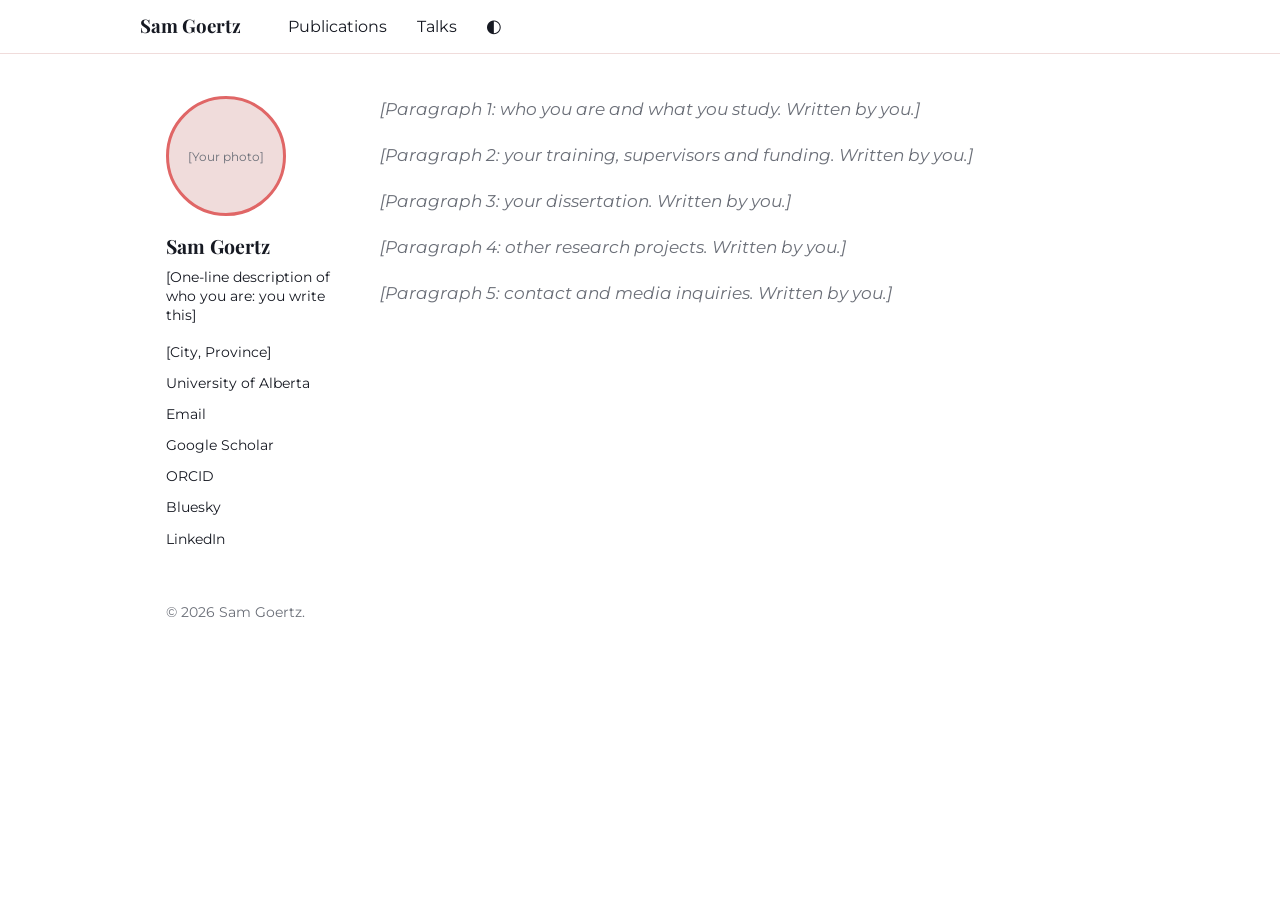
==== index.html @ 4233c6f0 "Add files via upload" ====
<!doctype html>
<html lang="en-CA">
<head>
  <meta charset="utf-8">
  <meta name="viewport" content="width=device-width, initial-scale=1">
  <title>Sam Goertz</title>
  <meta name="description" content="[Short description for search engines: you write this]">
  <link rel="preconnect" href="https://fonts.googleapis.com">
  <link rel="preconnect" href="https://fonts.gstatic.com" crossorigin>
  <link href="https://fonts.googleapis.com/css2?family=Montserrat:wght@400;600&family=Playfair+Display:wght@600;700&display=swap" rel="stylesheet">
  <link rel="stylesheet" href="style.css">
</head>
<body>
  <nav class="nav">
    <ul>
      <li><a class="brand" href="index.html">Sam Goertz</a></li>
      <li><a href="publications.html">Publications</a></li>
      <li><a href="talks.html">Talks</a></li>
      <li><button id="theme-toggle" aria-label="Toggle light/dark theme">◐</button></li>
    </ul>
  </nav>

  <div class="page">
    <aside class="sidebar">
      <div class="avatar">[Your photo]</div>
      <h1>Sam Goertz</h1>
      <p class="tagline">[One-line description of who you are: you write this]</p>
      <ul>
        <li>[City, Province]</li>
        <li>University of Alberta</li>
        <li><a href="mailto:you@example.com">Email</a></li>
        <li><a href="#">Google Scholar</a></li>
        <li><a href="#">ORCID</a></li>
        <li><a href="#">Bluesky</a></li>
        <li><a href="#">LinkedIn</a></li>
      </ul>
    </aside>

    <main class="content">
      <p class="placeholder">[Paragraph 1: who you are and what you study. Written by you.]</p>
      <p class="placeholder">[Paragraph 2: your training, supervisors and funding. Written by you.]</p>
      <p class="placeholder">[Paragraph 3: your dissertation. Written by you.]</p>
      <p class="placeholder">[Paragraph 4: other research projects. Written by you.]</p>
      <p class="placeholder">[Paragraph 5: contact and media inquiries. Written by you.]</p>
    </main>
  </div>

  <footer class="footer">© 2026 Sam Goertz.</footer>
  <script src="site.js"></script>
</body>
</html>
---- style.css ----
/* Design tokens: palette and fonts taken from the coral theme of
   "Personal Identity Presentation Template.pptx" (coral, near-black, white;
   Montserrat + Playfair Display). Change them here and the whole site follows. */
:root {
  --bg: #ffffff;
  --text: #161922;      /* near-black */
  --muted: #6b6f78;
  --border: #f0dcdb;    /* soft coral tint */
  --accent: #e06666;    /* coral */
  --link: #c94d4d;      /* coral, slightly deeper so text stays readable */
  --link-hover: #ff6b65;
  --strong: #161922;
  --font: "Montserrat", -apple-system, "Segoe UI", Roboto, Arial, sans-serif;
  --font-head: "Playfair Display", Georgia, "Times New Roman", serif;
}
:root[data-theme="dark"] {
  --bg: #161922;
  --text: #f3f1f1;
  --muted: #a3a7b0;
  --border: #3a2a30;
  --accent: #ff6b65;
  --link: #ff6b65;
  --link-hover: #ff9a95;
  --strong: #ffffff;
}

* { box-sizing: border-box; }
html { font-size: 17px; }
body {
  margin: 0;
  background: var(--bg);
  color: var(--text);
  font-family: var(--font);
  line-height: 1.6;
}
a { color: var(--link); }
a:hover { color: var(--link-hover); text-decoration: none; }

/* Top navigation bar */
.nav {
  border-bottom: 1px solid var(--border);
  padding: 0 1.5rem;
}
.nav ul {
  max-width: 1000px;
  margin: 0 auto;
  padding: 0;
  list-style: none;
  display: flex;
  align-items: center;
  gap: 1.75rem;
  height: 3.1rem;
}
.nav a { color: var(--text); text-decoration: none; font-size: 0.95rem; }
.nav a.brand { font-weight: 700; color: var(--strong); margin-right: 1rem; }
.nav a:hover, .nav a[aria-current="page"] { color: var(--link); }
.nav a.brand { font-family: var(--font-head); font-size: 1.1rem; }
#theme-toggle {
  background: none; border: 0; cursor: pointer;
  color: var(--text); font-size: 1.05rem; padding: 0;
}

/* Page layout: sidebar + content */
.page {
  max-width: 1000px;
  margin: 2.5rem auto;
  padding: 0 1.5rem;
  display: grid;
  grid-template-columns: 180px minmax(0, 1fr);
  gap: 2rem;
}
.sidebar { font-size: 0.8rem; }
.avatar {
  width: 120px; height: 120px; border-radius: 50%;
  border: 3px solid var(--accent);
  background: var(--border);
  display: grid; place-items: center;
  color: var(--muted); font-size: 0.7rem; text-align: center;
  margin-bottom: 0.9rem;
}
.sidebar h1 { font-family: var(--font-head); font-size: 1.15rem; margin: 0 0 0.3rem; color: var(--strong); }
.sidebar .tagline { color: var(--text); margin: 0 0 1rem; line-height: 1.4; }
.sidebar ul { list-style: none; padding: 0; margin: 0; }
.sidebar li { margin: 0.55rem 0; }
.sidebar a { color: var(--text); text-decoration: none; }
.sidebar a:hover { color: var(--link-hover); }

.content h2 { font-family: var(--font-head); color: var(--strong); font-size: 1.3rem; margin: 0 0 1rem; padding-bottom: 0.4rem; border-bottom: 2px solid var(--accent); display: inline-block; }
.content p { margin: 0 0 1.1rem; }
.placeholder { color: var(--muted); font-style: italic; }

/* Publications / talks lists */
.entries { list-style: none; padding: 0; margin: 0; }
.entries li { padding: 1rem 0; border-bottom: 1px solid var(--border); }
.entries .meta { color: var(--muted); font-size: 0.85rem; }

.footer {
  max-width: 1000px; margin: 0 auto 2rem; padding: 0 1.5rem;
  color: var(--muted); font-size: 0.8rem;
}

/* Phones: stack the sidebar above the text */
@media (max-width: 720px) {
  .page { grid-template-columns: 1fr; }
  .sidebar { display: grid; grid-template-columns: auto 1fr; gap: 0 1rem; }
  .sidebar .avatar { grid-row: span 2; }
  .sidebar ul { grid-column: 1 / -1; margin-top: 0.75rem; }
}
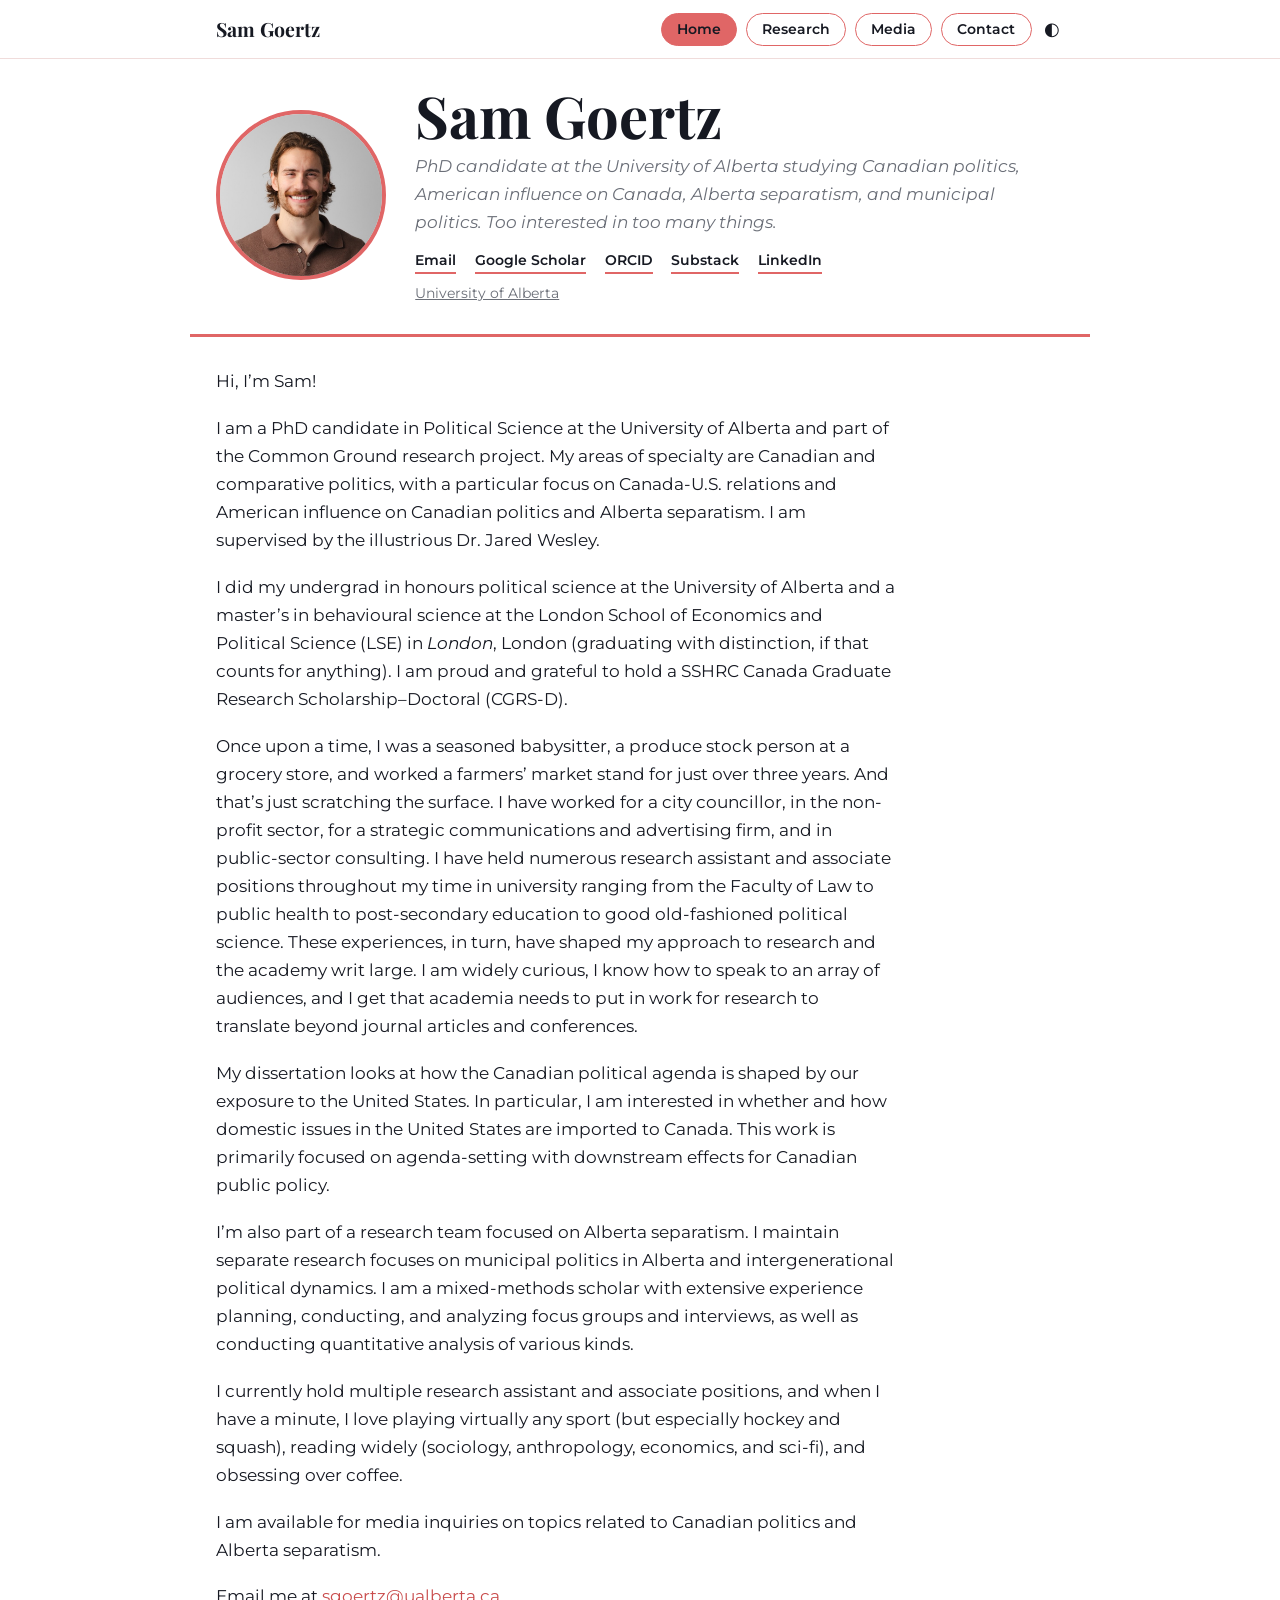
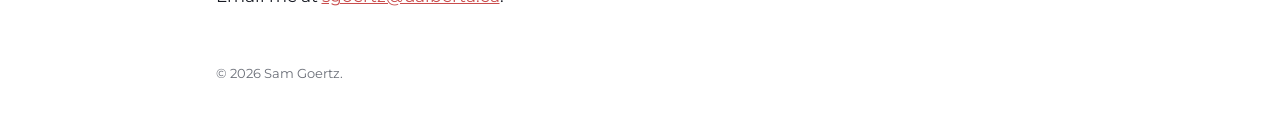
==== commit 206470a3: "Add files via upload" ====
--- a/index.html
+++ b/index.html
@@ -4,7 +4,7 @@
   <meta charset="utf-8">
   <meta name="viewport" content="width=device-width, initial-scale=1">
   <title>Sam Goertz</title>
-  <meta name="description" content="[Short description for search engines: you write this]">
+  <meta name="description" content="Sam Goertz is a political science researcher with expertise on Canadian politics, Canada-U.S. relations, Alberta politics and separatism.">
   <link rel="preconnect" href="https://fonts.googleapis.com">
   <link rel="preconnect" href="https://fonts.gstatic.com" crossorigin>
   <link href="https://fonts.googleapis.com/css2?family=Montserrat:wght@400;600&family=Playfair+Display:wght@600;700&display=swap" rel="stylesheet">
@@ -12,38 +12,49 @@
 </head>
 <body>
   <nav class="nav">
-    <ul>
-      <li><a class="brand" href="index.html">Sam Goertz</a></li>
-      <li><a href="publications.html">Publications</a></li>
-      <li><a href="talks.html">Talks</a></li>
-      <li><button id="theme-toggle" aria-label="Toggle light/dark theme">◐</button></li>
-    </ul>
+    <a class="brand" href="index.html">Sam Goertz</a>
+    <a class="pill" href="index.html" aria-current="page">Home</a>
+    <a class="pill" href="research.html">Research</a>
+    <a class="pill" href="media.html">Media</a>
+    <a class="pill" href="contact.html">Contact</a>
+    <button id="theme-toggle" aria-label="Toggle light or dark theme">◐</button>
   </nav>
 
-  <div class="page">
-    <aside class="sidebar">
-      <div class="avatar">[Your photo]</div>
+  <header class="hero">
+    <div class="avatar"><img src="sam.jpg" alt="Portrait of Sam Goertz" width="170" height="170"></div>
+    <div>
       <h1>Sam Goertz</h1>
-      <p class="tagline">[One-line description of who you are: you write this]</p>
-      <ul>
-        <li>[City, Province]</li>
-        <li>University of Alberta</li>
-        <li><a href="mailto:you@example.com">Email</a></li>
-        <li><a href="#">Google Scholar</a></li>
-        <li><a href="#">ORCID</a></li>
-        <li><a href="#">Bluesky</a></li>
-        <li><a href="#">LinkedIn</a></li>
-      </ul>
-    </aside>
+      <p class="tagline">PhD candidate at the University of Alberta studying Canadian politics, American influence on Canada, Alberta separatism, and municipal politics. Too interested in too many things.</p>
+      <div class="links">
+        <a href="mailto:sgoertz@ualberta.ca">Email</a>
+        <a target="_blank" rel="noopener noreferrer" href="https://scholar.google.com/citations?user=INHZTZEAAAAJ&amp;hl=en">Google Scholar</a>
+        <a target="_blank" rel="noopener noreferrer" href="https://orcid.org/0009-0003-4275-5137">ORCID</a>
+        <a target="_blank" rel="noopener noreferrer" href="https://substack.com/@samgoertz">Substack</a>
+        <a target="_blank" rel="noopener noreferrer" href="https://www.linkedin.com/in/samgoertz">LinkedIn</a>
+      </div>
+      <p class="affil"><a target="_blank" rel="noopener noreferrer" href="https://apps.ualberta.ca/directory/person/sgoertz">University of Alberta</a></p>
+    </div>
+  </header>
 
-    <main class="content">
-      <p class="placeholder">[Paragraph 1: who you are and what you study. Written by you.]</p>
-      <p class="placeholder">[Paragraph 2: your training, supervisors and funding. Written by you.]</p>
-      <p class="placeholder">[Paragraph 3: your dissertation. Written by you.]</p>
-      <p class="placeholder">[Paragraph 4: other research projects. Written by you.]</p>
-      <p class="placeholder">[Paragraph 5: contact and media inquiries. Written by you.]</p>
-    </main>
-  </div>
+  <main class="content">
+    <p>Hi, I’m Sam!</p>
+
+    <p>I am a PhD candidate in Political Science at the University of Alberta and part of the Common Ground research project. My areas of specialty are Canadian and comparative politics, with a particular focus on Canada-U.S. relations and American influence on Canadian politics and Alberta separatism. I am supervised by the illustrious Dr. Jared Wesley.</p>
+
+    <p>I did my undergrad in honours political science at the University of Alberta and a master’s in behavioural science at the London School of Economics and Political Science (LSE) in <em>London</em>, London (graduating with distinction, if that counts for anything). I am proud and grateful to hold a SSHRC Canada Graduate Research Scholarship–Doctoral (CGRS-D).</p>
+
+    <p>Once upon a time, I was a seasoned babysitter, a produce stock person at a grocery store, and worked a farmers’ market stand for just over three years. And that’s just scratching the surface. I have worked for a city councillor, in the non-profit sector, for a strategic communications and advertising firm, and in public-sector consulting. I have held numerous research assistant and associate positions throughout my time in university ranging from the Faculty of Law to public health to post-secondary education to good old-fashioned political science. These experiences, in turn, have shaped my approach to research and the academy writ large. I am widely curious, I know how to speak to an array of audiences, and I get that academia needs to put in work for research to translate beyond journal articles and conferences.</p>
+
+    <p>My dissertation looks at how the Canadian political agenda is shaped by our exposure to the United States. In particular, I am interested in whether and how domestic issues in the United States are imported to Canada. This work is primarily focused on agenda-setting with downstream effects for Canadian public policy.</p>
+
+    <p>I’m also part of a research team focused on Alberta separatism. I maintain separate research focuses on municipal politics in Alberta and intergenerational political dynamics. I am a mixed-methods scholar with extensive experience planning, conducting, and analyzing focus groups and interviews, as well as conducting quantitative analysis of various kinds.</p>
+
+    <p>I currently hold multiple research assistant and associate positions, and when I have a minute, I love playing virtually any sport (but especially hockey and squash), reading widely (sociology, anthropology, economics, and sci-fi), and obsessing over coffee.</p>
+
+    <p>I am available for media inquiries on topics related to Canadian politics and Alberta separatism.</p>
+
+    <p>Email me at <a href="mailto:sgoertz@ualberta.ca">sgoertz@ualberta.ca</a>.</p>
+  </main>
 
   <footer class="footer">© 2026 Sam Goertz.</footer>
   <script src="site.js"></script>
--- a/style.css
+++ b/style.css
@@ -1,15 +1,16 @@
-/* Design tokens: palette and fonts taken from the coral theme of
-   "Personal Identity Presentation Template.pptx" (coral, near-black, white;
-   Montserrat + Playfair Display). Change them here and the whole site follows. */
+/* Design tokens: coral theme from "Personal Identity Presentation Template.pptx"
+   (coral, near-black, white; Montserrat + Playfair Display).
+   Change them here and the whole site follows. */
 :root {
   --bg: #ffffff;
   --text: #161922;      /* near-black */
   --muted: #6b6f78;
   --border: #f0dcdb;    /* soft coral tint */
-  --accent: #e06666;    /* coral */
-  --link: #c94d4d;      /* coral, slightly deeper so text stays readable */
+  --accent: #e06666;    /* template coral: fills, rules, rings */
+  --link: #c94d4d;      /* slightly deeper coral so small link text stays readable */
   --link-hover: #ff6b65;
   --strong: #161922;
+  --on-accent: #161922; /* text on coral fills (white on coral is too low-contrast) */
   --font: "Montserrat", -apple-system, "Segoe UI", Roboto, Arial, sans-serif;
   --font-head: "Playfair Display", Georgia, "Times New Roman", serif;
 }
@@ -31,78 +32,130 @@
   background: var(--bg);
   color: var(--text);
   font-family: var(--font);
-  line-height: 1.6;
+  line-height: 1.65;
 }
 a { color: var(--link); }
-a:hover { color: var(--link-hover); text-decoration: none; }
+a:hover { color: var(--link-hover); }
 
-/* Top navigation bar */
+/* Top bar: name on the left, pill menu on the right */
 .nav {
+  /* Sticky: stays at the top of the window while the page scrolls.
+     Full-width bar with a solid background so text never shows through it;
+     the side padding keeps the menu lined up with the 900px content column. */
+  position: sticky;
+  top: 0;
+  z-index: 10;
+  background: var(--bg);
   border-bottom: 1px solid var(--border);
-  padding: 0 1.5rem;
+  padding: 0.75rem max(1.5rem, calc((100% - 900px) / 2 + 1.5rem));
+  display: flex;
+  align-items: center;
+  flex-wrap: wrap;
+  gap: 0.5rem;
 }
-.nav ul {
-  max-width: 1000px;
-  margin: 0 auto;
-  padding: 0;
-  list-style: none;
+.nav .brand {
+  font-family: var(--font-head);
+  font-weight: 700;
+  font-size: 1.15rem;
+  color: var(--strong);
+  text-decoration: none;
+  margin-right: auto;
+}
+.nav a.pill {
+  padding: 0.25rem 0.9rem;
+  border-radius: 99px;
+  font-size: 0.8rem;
+  font-weight: 600;
+  color: var(--text);
+  text-decoration: none;
+  border: 1.5px solid var(--accent);
+}
+.nav a.pill:hover { background: var(--border); color: var(--text); }
+.nav a.pill[aria-current="page"] { background: var(--accent); color: var(--on-accent); }
+#theme-toggle {
+  background: none; border: 0; cursor: pointer;
+  color: var(--text); font-size: 1.05rem; padding: 0 0.25rem;
+}
+
+/* Home page header: big name beside the photo */
+.hero {
+  max-width: 900px;
+  margin: 1.5rem auto 0;
+  padding: 0 1.5rem 1.75rem;
   display: flex;
   align-items: center;
   gap: 1.75rem;
-  height: 3.1rem;
+  border-bottom: 3px solid var(--accent);
 }
-.nav a { color: var(--text); text-decoration: none; font-size: 0.95rem; }
-.nav a.brand { font-weight: 700; color: var(--strong); margin-right: 1rem; }
-.nav a:hover, .nav a[aria-current="page"] { color: var(--link); }
-.nav a.brand { font-family: var(--font-head); font-size: 1.1rem; }
-#theme-toggle {
-  background: none; border: 0; cursor: pointer;
-  color: var(--text); font-size: 1.05rem; padding: 0;
-}
-
-/* Page layout: sidebar + content */
-.page {
-  max-width: 1000px;
-  margin: 2.5rem auto;
-  padding: 0 1.5rem;
-  display: grid;
-  grid-template-columns: 180px minmax(0, 1fr);
-  gap: 2rem;
-}
-.sidebar { font-size: 0.8rem; }
 .avatar {
-  width: 120px; height: 120px; border-radius: 50%;
-  border: 3px solid var(--accent);
+  width: 170px; height: 170px; flex: none;
+  border-radius: 50%;
+  border: 4px solid var(--accent);
   background: var(--border);
   display: grid; place-items: center;
   color: var(--muted); font-size: 0.7rem; text-align: center;
-  margin-bottom: 0.9rem;
 }
-.sidebar h1 { font-family: var(--font-head); font-size: 1.15rem; margin: 0 0 0.3rem; color: var(--strong); }
-.sidebar .tagline { color: var(--text); margin: 0 0 1rem; line-height: 1.4; }
-.sidebar ul { list-style: none; padding: 0; margin: 0; }
-.sidebar li { margin: 0.55rem 0; }
-.sidebar a { color: var(--text); text-decoration: none; }
-.sidebar a:hover { color: var(--link-hover); }
+.avatar { overflow: hidden; }
+.avatar img { width: 100%; height: 100%; object-fit: cover; object-position: center 25%; display: block; }
+.affil a { color: inherit; }
+.hero h1 {
+  font-family: var(--font-head);
+  font-size: clamp(2.2rem, 7vw, 3.4rem);
+  line-height: 1.05;
+  margin: 0 0 0.4rem;
+  color: var(--strong);
+}
+.hero .tagline { margin: 0 0 0.75rem; color: var(--muted); font-style: italic; }
+.links { display: flex; flex-wrap: wrap; gap: 0.4rem 1.1rem; font-size: 0.8rem; font-weight: 600; }
+.links a { color: var(--text); text-decoration: none; border-bottom: 2px solid var(--accent); }
+.links a:hover { color: var(--link-hover); }
+.affil { font-size: 0.8rem; color: var(--muted); margin: 0.5rem 0 0; }
 
-.content h2 { font-family: var(--font-head); color: var(--strong); font-size: 1.3rem; margin: 0 0 1rem; padding-bottom: 0.4rem; border-bottom: 2px solid var(--accent); display: inline-block; }
+/* Main reading column */
+.content {
+  max-width: 900px;
+  margin: 0 auto;
+  padding: 1.75rem 1.5rem 2rem;
+}
+.content > * { max-width: 40rem; }
 .content p { margin: 0 0 1.1rem; }
+.content h1, .content h2 {
+  font-family: var(--font-head);
+  color: var(--strong);
+}
+.content h1 { font-size: 2rem; margin: 0 0 1.25rem; }
+.content h2 {
+  font-size: 1.35rem;
+  margin: 2rem 0 0.75rem;
+  padding-bottom: 0.3rem;
+  border-bottom: 2px solid var(--accent);
+  display: inline-block;
+}
+.content h3 {
+  font-size: 0.85rem;
+  font-weight: 600;
+  color: var(--muted);
+  margin: 1.4rem 0 0.1rem;
+}
+.entries li > span:first-child { display: block; }
 .placeholder { color: var(--muted); font-style: italic; }
 
-/* Publications / talks lists */
+/* Publications / CV lists */
 .entries { list-style: none; padding: 0; margin: 0; }
-.entries li { padding: 1rem 0; border-bottom: 1px solid var(--border); }
-.entries .meta { color: var(--muted); font-size: 0.85rem; }
+.entries li { padding: 0.9rem 0; border-bottom: 1px solid var(--border); }
+.entries .meta { display: block; color: var(--muted); font-size: 0.8rem; }
 
 .footer {
-  max-width: 1000px; margin: 0 auto 2rem; padding: 0 1.5rem;
-  color: var(--muted); font-size: 0.8rem;
+  max-width: 900px; margin: 0 auto; padding: 0 1.5rem 2rem;
+  color: var(--muted); font-size: 0.75rem;
 }
 
-/* Phones: stack the sidebar above the text */
-@media (max-width: 720px) {
-  .page { grid-template-columns: 1fr; }
-  .sidebar { display: grid; grid-template-columns: auto 1fr; gap: 0 1rem; }
-  .sidebar .avatar { grid-row: span 2; }
-  .sidebar ul { grid-column: 1 / -1; margin-top: 0.75rem; }
+@media (max-width: 600px) {
+  .hero { flex-direction: column; align-items: flex-start; }
+
+  /* Phones: name on the first line, all menu buttons together on the second */
+  .nav { padding: 0.6rem 1rem; gap: 0.35rem; }
+  .nav .brand { flex: 1 0 100%; margin-right: 0; }
+  .nav a.pill { padding: 0.2rem 0.65rem; font-size: 0.75rem; }
+  #theme-toggle { margin-left: auto; }
 }
